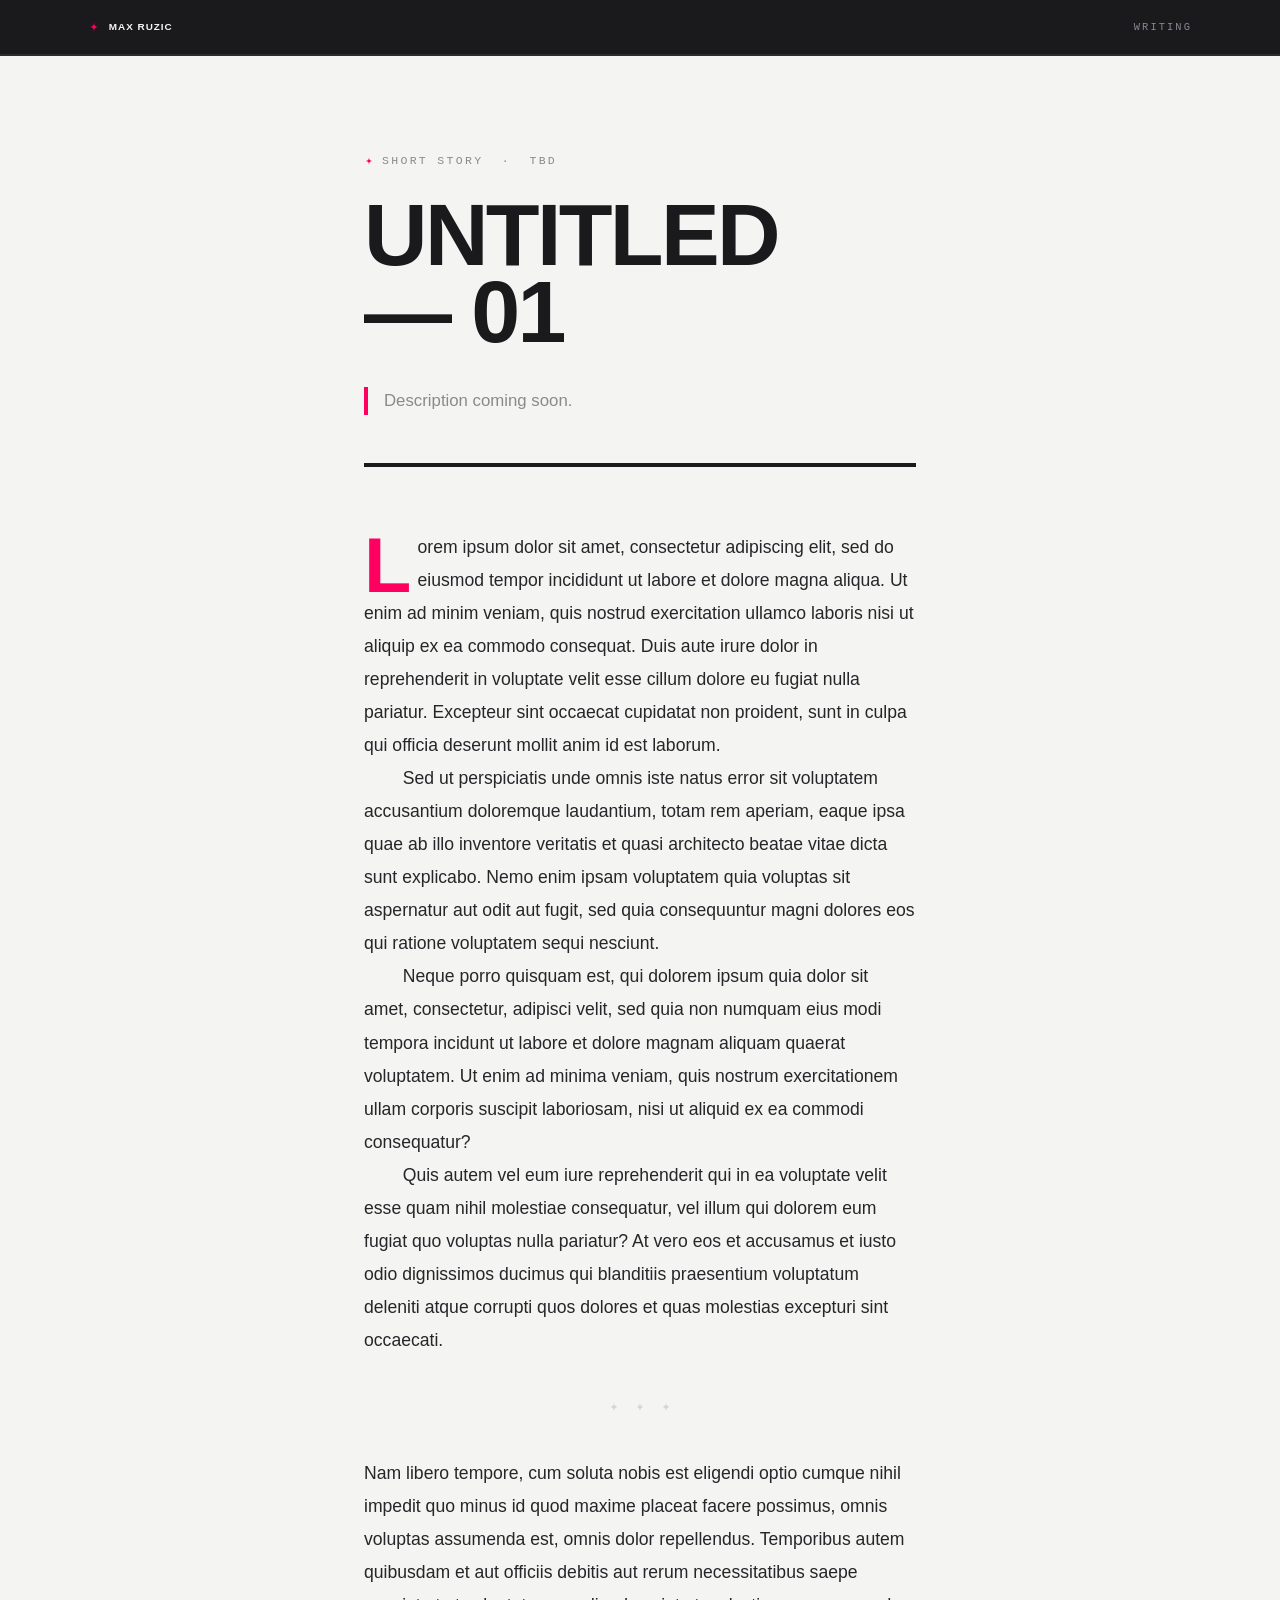
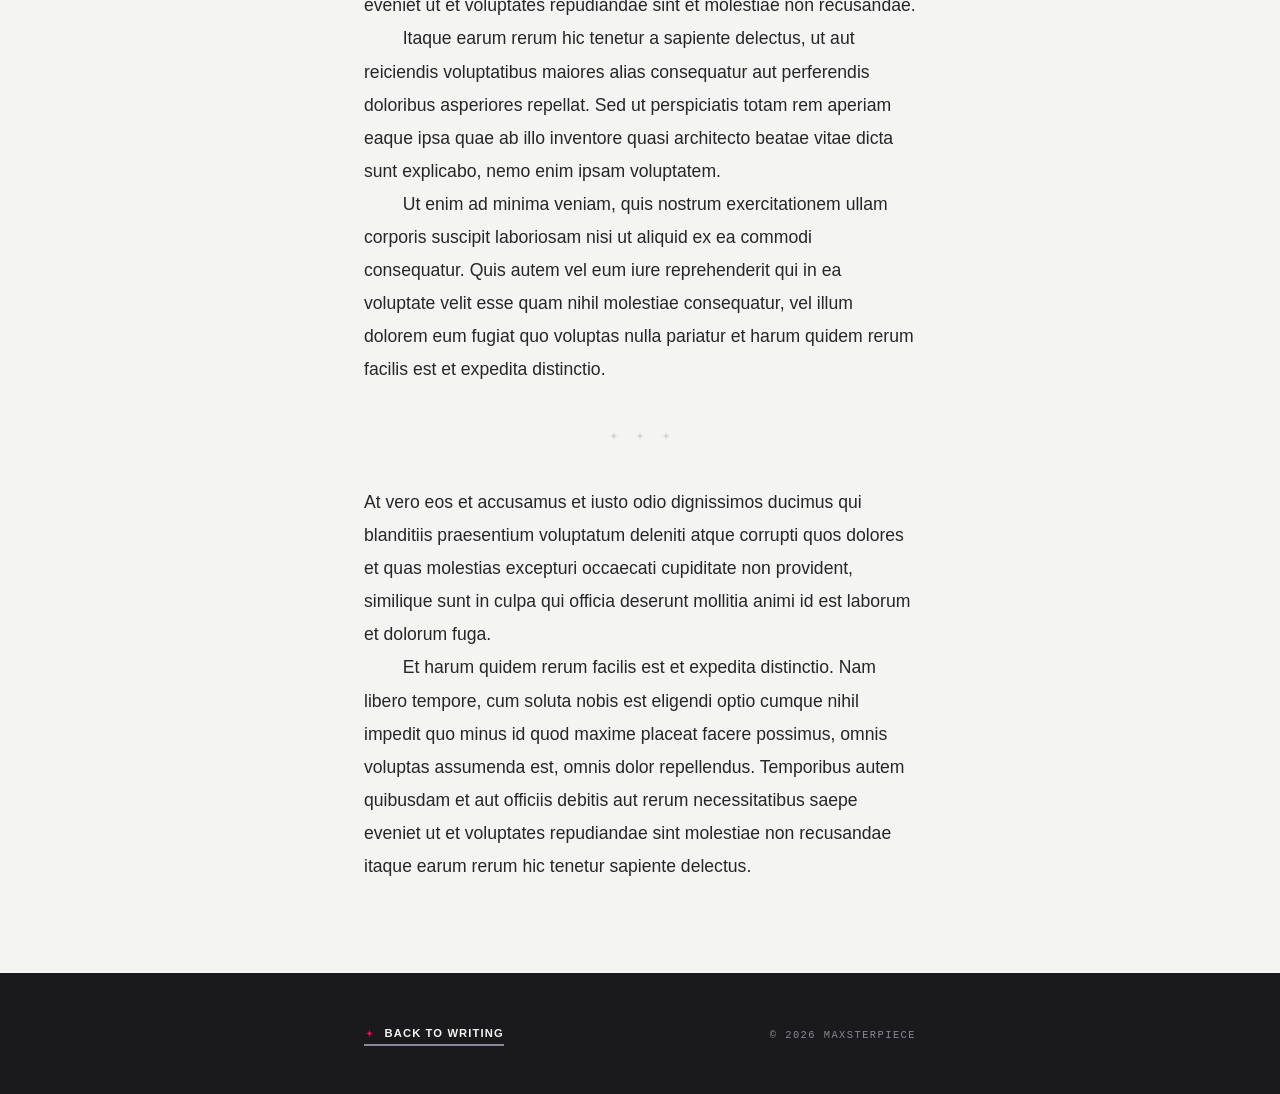
==== story-01.html @ aac5b577 "Add files via upload" ====
<!DOCTYPE html>
<html lang="en">
<head>
  <meta charset="UTF-8" />
  <meta name="viewport" content="width=device-width, initial-scale=1.0" />
  <title>Untitled — 01 · Max Ruzic</title>
  <meta name="description" content="Short fiction by Max Ruzic." />

  <!-- Favicon: same 4-pointed star as main site -->
  <link rel="icon" type="image/svg+xml" href="data:image/svg+xml,<svg xmlns='http://www.w3.org/2000/svg' viewBox='-1.1 -1.1 2.2 2.2'><path d='M0,-1 C0,-0.22 -0.22,0 -1,0 C-0.22,0 0,0.22 0,1 C0,0.22 0.22,0 1,0 C0.22,0 0,-0.22 0,-1 Z' fill='%231a1a1c'/></svg>" />

  <link rel="stylesheet" href="style.css" />
  <link rel="stylesheet" href="story.css" />
</head>
<body>

  <!-- ── Reading progress bar (fills left→right as you scroll) ── -->
  <div id="reading-progress"
       role="progressbar"
       aria-valuemin="0"
       aria-valuemax="100"
       aria-valuenow="0"
       aria-label="Reading progress"></div>

  <!-- ── Navigation ────────────────────────────────────────────── -->
  <nav class="story-nav" role="navigation" aria-label="Story navigation">
    <div class="story-nav-inner">

      <a class="story-nav-back" href="index.html">
        <!-- 4-pointed star -->
        <svg xmlns="http://www.w3.org/2000/svg" viewBox="-1.1 -1.1 2.2 2.2"
             width="12" height="12" aria-hidden="true">
          <path d="M0,-1 C0,-0.22 -0.22,0 -1,0 C-0.22,0 0,0.22 0,1
                   C0,0.22 0.22,0 1,0 C0.22,0 0,-0.22 0,-1 Z" fill="#ff0060"/>
        </svg>
        Max Ruzic
      </a>

      <span class="story-nav-section">Writing</span>

    </div>
  </nav>

  <!-- ── Main content ──────────────────────────────────────────── -->
  <main class="story-main">
    <div class="story-container">

      <!-- Header -->
      <header class="story-header">

        <p class="story-eyebrow">
          <svg xmlns="http://www.w3.org/2000/svg" viewBox="-1.1 -1.1 2.2 2.2"
               width="10" height="10" aria-hidden="true">
            <path d="M0,-1 C0,-0.22 -0.22,0 -1,0 C-0.22,0 0,0.22 0,1
                     C0,0.22 0.22,0 1,0 C0.22,0 0,-0.22 0,-1 Z" fill="#ff0060"/>
          </svg>
          Short Story &nbsp;·&nbsp; TBD
        </p>

        <h1 class="story-title">Untitled<br>— 01</h1>

        <p class="story-lede">
          Description coming soon.
        </p>

      </header>

      <!-- Body -->
      <article class="story-body" aria-label="Story text">

        <p>Lorem ipsum dolor sit amet, consectetur adipiscing elit, sed do eiusmod tempor incididunt ut labore et dolore magna aliqua. Ut enim ad minim veniam, quis nostrud exercitation ullamco laboris nisi ut aliquip ex ea commodo consequat. Duis aute irure dolor in reprehenderit in voluptate velit esse cillum dolore eu fugiat nulla pariatur. Excepteur sint occaecat cupidatat non proident, sunt in culpa qui officia deserunt mollit anim id est laborum.</p>

        <p>Sed ut perspiciatis unde omnis iste natus error sit voluptatem accusantium doloremque laudantium, totam rem aperiam, eaque ipsa quae ab illo inventore veritatis et quasi architecto beatae vitae dicta sunt explicabo. Nemo enim ipsam voluptatem quia voluptas sit aspernatur aut odit aut fugit, sed quia consequuntur magni dolores eos qui ratione voluptatem sequi nesciunt.</p>

        <p>Neque porro quisquam est, qui dolorem ipsum quia dolor sit amet, consectetur, adipisci velit, sed quia non numquam eius modi tempora incidunt ut labore et dolore magnam aliquam quaerat voluptatem. Ut enim ad minima veniam, quis nostrum exercitationem ullam corporis suscipit laboriosam, nisi ut aliquid ex ea commodi consequatur?</p>

        <p>Quis autem vel eum iure reprehenderit qui in ea voluptate velit esse quam nihil molestiae consequatur, vel illum qui dolorem eum fugiat quo voluptas nulla pariatur? At vero eos et accusamus et iusto odio dignissimos ducimus qui blanditiis praesentium voluptatum deleniti atque corrupti quos dolores et quas molestias excepturi sint occaecati.</p>

        <!-- Scene break -->
        <div class="story-break" aria-hidden="true">
          <svg xmlns="http://www.w3.org/2000/svg" viewBox="-1.1 -1.1 2.2 2.2" width="12" height="12">
            <path d="M0,-1 C0,-0.22 -0.22,0 -1,0 C-0.22,0 0,0.22 0,1 C0,0.22 0.22,0 1,0 C0.22,0 0,-0.22 0,-1 Z" fill="currentColor"/>
          </svg>
          <svg xmlns="http://www.w3.org/2000/svg" viewBox="-1.1 -1.1 2.2 2.2" width="12" height="12">
            <path d="M0,-1 C0,-0.22 -0.22,0 -1,0 C-0.22,0 0,0.22 0,1 C0,0.22 0.22,0 1,0 C0.22,0 0,-0.22 0,-1 Z" fill="currentColor"/>
          </svg>
          <svg xmlns="http://www.w3.org/2000/svg" viewBox="-1.1 -1.1 2.2 2.2" width="12" height="12">
            <path d="M0,-1 C0,-0.22 -0.22,0 -1,0 C-0.22,0 0,0.22 0,1 C0,0.22 0.22,0 1,0 C0.22,0 0,-0.22 0,-1 Z" fill="currentColor"/>
          </svg>
        </div>

        <p>Nam libero tempore, cum soluta nobis est eligendi optio cumque nihil impedit quo minus id quod maxime placeat facere possimus, omnis voluptas assumenda est, omnis dolor repellendus. Temporibus autem quibusdam et aut officiis debitis aut rerum necessitatibus saepe eveniet ut et voluptates repudiandae sint et molestiae non recusandae.</p>

        <p>Itaque earum rerum hic tenetur a sapiente delectus, ut aut reiciendis voluptatibus maiores alias consequatur aut perferendis doloribus asperiores repellat. Sed ut perspiciatis totam rem aperiam eaque ipsa quae ab illo inventore quasi architecto beatae vitae dicta sunt explicabo, nemo enim ipsam voluptatem.</p>

        <p>Ut enim ad minima veniam, quis nostrum exercitationem ullam corporis suscipit laboriosam nisi ut aliquid ex ea commodi consequatur. Quis autem vel eum iure reprehenderit qui in ea voluptate velit esse quam nihil molestiae consequatur, vel illum dolorem eum fugiat quo voluptas nulla pariatur et harum quidem rerum facilis est et expedita distinctio.</p>

        <!-- Scene break -->
        <div class="story-break" aria-hidden="true">
          <svg xmlns="http://www.w3.org/2000/svg" viewBox="-1.1 -1.1 2.2 2.2" width="12" height="12">
            <path d="M0,-1 C0,-0.22 -0.22,0 -1,0 C-0.22,0 0,0.22 0,1 C0,0.22 0.22,0 1,0 C0.22,0 0,-0.22 0,-1 Z" fill="currentColor"/>
          </svg>
          <svg xmlns="http://www.w3.org/2000/svg" viewBox="-1.1 -1.1 2.2 2.2" width="12" height="12">
            <path d="M0,-1 C0,-0.22 -0.22,0 -1,0 C-0.22,0 0,0.22 0,1 C0,0.22 0.22,0 1,0 C0.22,0 0,-0.22 0,-1 Z" fill="currentColor"/>
          </svg>
          <svg xmlns="http://www.w3.org/2000/svg" viewBox="-1.1 -1.1 2.2 2.2" width="12" height="12">
            <path d="M0,-1 C0,-0.22 -0.22,0 -1,0 C-0.22,0 0,0.22 0,1 C0,0.22 0.22,0 1,0 C0.22,0 0,-0.22 0,-1 Z" fill="currentColor"/>
          </svg>
        </div>

        <p>At vero eos et accusamus et iusto odio dignissimos ducimus qui blanditiis praesentium voluptatum deleniti atque corrupti quos dolores et quas molestias excepturi occaecati cupiditate non provident, similique sunt in culpa qui officia deserunt mollitia animi id est laborum et dolorum fuga.</p>

        <p>Et harum quidem rerum facilis est et expedita distinctio. Nam libero tempore, cum soluta nobis est eligendi optio cumque nihil impedit quo minus id quod maxime placeat facere possimus, omnis voluptas assumenda est, omnis dolor repellendus. Temporibus autem quibusdam et aut officiis debitis aut rerum necessitatibus saepe eveniet ut et voluptates repudiandae sint molestiae non recusandae itaque earum rerum hic tenetur sapiente delectus.</p>

      </article>

    </div>
  </main>

  <!-- ── Footer ────────────────────────────────────────────────── -->
  <footer class="story-footer" role="contentinfo">
    <div class="story-footer-inner">

      <a class="story-back-link" href="index.html#writing">
        <svg xmlns="http://www.w3.org/2000/svg" viewBox="-1.1 -1.1 2.2 2.2"
             width="11" height="11" aria-hidden="true">
          <path d="M0,-1 C0,-0.22 -0.22,0 -1,0 C-0.22,0 0,0.22 0,1
                   C0,0.22 0.22,0 1,0 C0.22,0 0,-0.22 0,-1 Z" fill="#ff0060"/>
        </svg>
        Back to Writing
      </a>

      <p class="story-footer-copy">© 2026 Maxsterpiece</p>

    </div>
  </footer>

  <!-- ── Reading progress script ────────────────────────────────── -->
  <script>
    (function () {
      'use strict';
      var bar = document.getElementById('reading-progress');
      function update() {
        var scrolled = document.documentElement.scrollTop || document.body.scrollTop;
        var total    = document.documentElement.scrollHeight - window.innerHeight;
        var pct      = total > 0 ? Math.min(100, (scrolled / total) * 100) : 0;
        bar.style.width = pct + '%';
        bar.setAttribute('aria-valuenow', Math.round(pct));
      }
      window.addEventListener('scroll', update, { passive: true });
      update();
    }());
  </script>

</body>
</html>
---- style.css ----
/* ═══════════════════════════════════════════════════════════════
   PORTFOLIO — STYLESHEET
   Chrome / silver / white — brutalist bones, metallic skin.
   ═══════════════════════════════════════════════════════════════ */

/* ── Reset & Custom Properties ─────────────────────────────── */
:root {
  --black:   #1a1a1c;   /* charcoal — replaces pure black      */
  --white:   #f4f4f2;   /* warm off-white                      */
  --accent:  #888898;   /* chrome silver-gray — replaces red   */
  --gray:    #e6e6e4;   /* light section background            */
  --mid:     #8a8a88;   /* muted meta text                     */
  --chrome:  #c8c8cc;   /* bright silver for decorative use    */

  --font-display: "Arial Black", "Arial Bold", Gadget, sans-serif;
  --font-body:    "Arial", Helvetica, sans-serif;
  --font-mono:    "Courier New", Courier, monospace;

  --border:       2px solid var(--black);
  --border-thick: 4px solid var(--black);

  --max-w: 1200px;
  --gap:   clamp(1rem, 4vw, 3rem);
}

*, *::before, *::after {
  box-sizing: border-box;
  margin: 0;
  padding: 0;
  cursor: none !important;
}

html {
  scroll-behavior: smooth;
  font-size: 16px;
}

body {
  background-color: var(--white);
  color: var(--black);
  font-family: var(--font-body);
  line-height: 1.6;
  -webkit-font-smoothing: antialiased;
}

img {
  display: block;
  max-width: 100%;
  height: auto;
}

a {
  color: var(--black);
  text-decoration: underline;
  text-underline-offset: 3px;
}

a:hover {
  color: var(--accent);
}

::selection {
  background: var(--black);
  color: var(--white);
}

/* ── Layout Utility ─────────────────────────────────────────── */
.container {
  max-width: var(--max-w);
  margin-inline: auto;
  padding-inline: clamp(1.25rem, 5vw, 3rem);
}

section {
  padding-block: clamp(4rem, 10vw, 8rem);
  border-top: var(--border-thick);
}

.section-label {
  font-family: var(--font-mono);
  font-size: 0.75rem;
  letter-spacing: 0.2em;
  text-transform: uppercase;
  color: var(--mid);
  margin-bottom: 0.5rem;
  display: flex;
  align-items: center;
  gap: 0.4em;
}

.section-heading {
  font-family: var(--font-display);
  font-size: clamp(2.5rem, 8vw, 6rem);
  font-weight: 900;
  line-height: 0.9;
  text-transform: uppercase;
  letter-spacing: -0.02em;
  margin-bottom: clamp(1rem, 3vw, 2rem);
}

.section-subheading {
  font-size: 1.125rem;
  max-width: 600px;
  margin-bottom: clamp(2rem, 6vw, 4rem);
  border-left: 4px solid var(--black);
  padding-left: 1rem;
}

/* ── Star Icon ──────────────────────────────────────────────── */
.star-icon {
  display: inline-block;
  vertical-align: middle;
  flex-shrink: 0;
  color: #ff0060;
  transition: transform 0.3s ease;
}

/* ── Navigation ─────────────────────────────────────────────── */
#site-nav {
  position: sticky;
  top: 0;
  z-index: 100;
  background: var(--black);
  color: var(--white);
  border-bottom: var(--border-thick);
  border-bottom-color: #2e2e32;
}

.nav-inner {
  display: flex;
  align-items: center;
  justify-content: space-between;
  gap: 1rem;
  height: 56px;
}

.nav-logo {
  font-family: var(--font-display);
  font-size: 1rem;
  font-weight: 900;
  text-transform: uppercase;
  letter-spacing: 0.05em;
  color: var(--white);
  text-decoration: none;
  white-space: nowrap;
  display: flex;
  align-items: center;
  gap: 0.45em;
}

.nav-logo:hover {
  color: var(--chrome);
}

.nav-logo:hover .star-icon {
  transform: rotate(45deg);
}

.nav-links {
  display: flex;
  list-style: none;
  gap: 0;
}

.nav-links a {
  display: block;
  padding: 0 1.1rem;
  height: 56px;
  line-height: 56px;
  font-family: var(--font-display);
  font-size: 0.62rem;
  letter-spacing: 0.08em;
  text-transform: uppercase;
  color: var(--white);
  text-decoration: none;
  border-left: 1px solid #2e2e32;
  transition: background 0.15s, color 0.15s;
}

.nav-links a:hover {
  background: #1e1e22;
  color: #ff0060;
}

.nav-links a[aria-current="page"] {
  background: #2e2e38;
  color: var(--chrome);
}

/* Hamburger (mobile) */
.nav-toggle {
  display: none;
  background: none;
  border: 1px solid #444;
  color: var(--white);
  font-family: var(--font-mono);
  font-size: 0.75rem;
  letter-spacing: 0.1em;
  padding: 0.4rem 0.75rem;
  cursor: pointer;
  text-transform: uppercase;
}

/* ── Hero ───────────────────────────────────────────────────── */
#hero {
  background: linear-gradient(160deg, #1e1e22 0%, #141418 55%, #1e1e22 100%);
  color: var(--white);
  padding-top:    clamp(3.5rem, 8vw, 7rem);
  padding-bottom: clamp(2.5rem, 6vw, 5rem);
  border-top: none;
  overflow: hidden;
  position: relative;
}

.hero-headline {
  font-family: var(--font-display);
  /* 8vw keeps longest line ("CONTENT CREATOR.") within the container
     at typical viewport widths; max 6rem at wide screens            */
  font-size: clamp(2rem, 8vw, 6rem);
  font-weight: 900;
  line-height: 0.88;
  text-transform: uppercase;
  letter-spacing: -0.03em;
  white-space: pre-line;
  color: var(--white);
  /* Removed: span { display: inline } — that override prevented
     .spherize-char (inline-block) from receiving CSS transforms     */
}

/* ── Hero Star ──────────────────────────────────────────────── */
#hero-star {
  position: absolute;
  inset: 0;
  display: flex;
  justify-content: center;
  align-items: center;
  pointer-events: none;
  z-index: 0;
  will-change: transform;
}

/* Large blurred pink star — fills hero bg, cursor-tracked by star.js */
.hero-star-svg {
  width: min(540px, 76vw);
  height: auto;
  filter: blur(16px);
  opacity: 0.60;
  -webkit-mask-image: radial-gradient(
    ellipse 58% 58% at 50% 50%,
    black 18%, rgba(0,0,0,0.55) 48%, transparent 72%
  );
  mask-image: radial-gradient(
    ellipse 58% 58% at 50% 50%,
    black 18%, rgba(0,0,0,0.55) 48%, transparent 72%
  );
  will-change: transform;
  animation: star-pulse 5s ease-in-out infinite;
}

@keyframes star-pulse {
  0%, 100% { opacity: 0.50; }
  50%       { opacity: 0.66; }
}

/* Hero containers stack above the star */
#hero .container {
  position: relative;
  z-index: 1;
}

/* ── Hero subheadline ───────────────────────────────────────── */
.hero-sub {
  font-size: clamp(1rem, 2.5vw, 1.5rem);
  font-family: var(--font-mono);
  letter-spacing: 0.05em;
  color: var(--chrome);
  border-left: 4px solid var(--accent);
  padding-left: 1rem;
  max-width: none;
  white-space: nowrap;
  margin-top: clamp(1.5rem, 3vw, 2.5rem);
}

/* ── Bio ────────────────────────────────────────────────────── */
#bio {
  background: var(--white);
  position: relative;
  overflow: hidden;
}

.bio-grid {
  display: grid;
  grid-template-columns: 1fr;
  gap: var(--gap);
}

.bio-grid.has-photo {
  grid-template-columns: 300px 1fr;
}

.bio-photo-wrap {
  border: var(--border-thick);
  overflow: hidden;
  align-self: start;
}

.bio-photo-wrap img {
  width: 100%;
  height: 380px;
  object-fit: cover;
  display: block;
  filter: grayscale(100%) contrast(1.1);
}

.bio-text p {
  font-size: 1.0625rem;
  line-height: 1.75;
  margin-bottom: 1.25rem;
  max-width: 680px;
}

.bio-text p:last-of-type { margin-bottom: 0; }

.btn {
  display: inline-block;
  margin-top: 2rem;
  padding: 0.75rem 2rem;
  background: var(--black);
  color: var(--white);
  font-family: var(--font-mono);
  font-size: 0.8rem;
  letter-spacing: 0.12em;
  text-transform: uppercase;
  text-decoration: none;
  border: var(--border);
  transition: background 0.1s, color 0.1s, border-color 0.1s;
}

.btn:hover {
  background: var(--accent);
  color: var(--white);
  border-color: var(--accent);
}

/* ── Writing ────────────────────────────────────────────────── */
#writing {
  background: #d4d4d2;
}

.writing-list {
  display: grid;
  gap: 0;
  border: var(--border-thick);
}

.writing-item {
  padding: clamp(1.25rem, 4vw, 2.5rem);
  border-bottom: var(--border);
  display: grid;
  grid-template-columns: 1fr auto;
  gap: 1rem;
  align-items: start;
  background: var(--white);
  transition: background 0.1s, color 0.1s;
}

.writing-item:last-child { border-bottom: none; }

.writing-item:hover {
  background: var(--black);
  color: var(--white);
}

.writing-item:hover .writing-meta,
.writing-item:hover .writing-venue,
.writing-item:hover a {
  color: var(--chrome);
}

.writing-item:hover a:hover { color: var(--white); }

.writing-title {
  font-family: var(--font-display);
  font-size: clamp(1.1rem, 3vw, 1.6rem);
  font-weight: 900;
  text-transform: uppercase;
  letter-spacing: -0.01em;
  margin-bottom: 0.25rem;
}

.writing-meta {
  font-family: var(--font-mono);
  font-size: 0.72rem;
  letter-spacing: 0.12em;
  text-transform: uppercase;
  color: var(--mid);
  margin-bottom: 0.75rem;
}

.writing-venue {
  font-style: italic;
  font-size: 0.85rem;
  color: var(--mid);
  margin-bottom: 0.75rem;
  display: block;
}

.writing-excerpt {
  font-size: 0.9375rem;
  line-height: 1.65;
  max-width: 640px;
}

.writing-link-col {
  padding-top: 0.25rem;
  white-space: nowrap;
}

.writing-link {
  font-family: var(--font-mono);
  font-size: 0.75rem;
  letter-spacing: 0.08em;
  text-transform: uppercase;
  text-decoration: none;
  border-bottom: 2px solid currentColor;
  padding-bottom: 1px;
}

.writing-link:hover { color: var(--accent); }

/* When the whole card is an <a>, remove default link decoration */
a.writing-item {
  text-decoration: none;
  color: inherit;
}

/* ── Games ──────────────────────────────────────────────────── */
#games {
  background: var(--white);
}

.games-grid {
  display: grid;
  grid-template-columns: repeat(auto-fill, minmax(min(100%, 340px), 1fr));
  gap: 0;
  border: var(--border-thick);
}

.game-card {
  border-right: var(--border);
  border-bottom: var(--border);
  display: flex;
  flex-direction: column;
}

.game-card:nth-child(3n) { border-right: none; }
.game-card:last-child    { border-bottom: none; }

.game-image {
  width: 100%;
  height: 220px;
  object-fit: cover;
  display: block;
  filter: grayscale(100%) contrast(1.05);
  border-bottom: var(--border);
}

.game-image-placeholder {
  width: 100%;
  height: 220px;
  background: var(--gray);
  display: flex;
  align-items: center;
  justify-content: center;
  border-bottom: var(--border);
  font-family: var(--font-mono);
  font-size: 0.7rem;
  letter-spacing: 0.15em;
  color: var(--mid);
  text-transform: uppercase;
}

.game-body {
  padding: clamp(1.25rem, 3vw, 2rem);
  flex: 1;
  display: flex;
  flex-direction: column;
  gap: 0.75rem;
}

.game-title {
  font-family: var(--font-display);
  font-size: clamp(1.25rem, 3.5vw, 1.75rem);
  font-weight: 900;
  text-transform: uppercase;
  letter-spacing: -0.01em;
  line-height: 1;
}

.game-role-row {
  font-family: var(--font-mono);
  font-size: 0.72rem;
  letter-spacing: 0.1em;
  text-transform: uppercase;
  display: flex;
  flex-wrap: wrap;
  gap: 0.25rem 1rem;
}

.game-role     { color: var(--black); font-weight: 700; }
.game-year     { color: var(--mid); }
.game-platform { color: var(--mid); }

.game-desc {
  font-size: 0.9rem;
  line-height: 1.65;
  flex: 1;
}

.game-tags {
  display: flex;
  flex-wrap: wrap;
  gap: 0.4rem;
  margin-top: auto;
}

.tag {
  font-family: var(--font-mono);
  font-size: 0.65rem;
  letter-spacing: 0.1em;
  text-transform: uppercase;
  border: var(--border);
  padding: 0.2rem 0.5rem;
  white-space: nowrap;
}

.game-link {
  display: inline-block;
  margin-top: 1.25rem;
  font-family: var(--font-mono);
  font-size: 0.75rem;
  letter-spacing: 0.1em;
  text-transform: uppercase;
  text-decoration: none;
  border-bottom: 2px solid var(--black);
  padding-bottom: 1px;
  align-self: flex-start;
}

.game-link:hover {
  color: var(--accent);
  border-color: var(--accent);
}

/* ── Content (YouTube) ──────────────────────────────────────── */
#content {
  background: #d4d4d2;
}

.videos-grid {
  display: grid;
  grid-template-columns: repeat(auto-fill, minmax(min(100%, 380px), 1fr));
  gap: clamp(1rem, 3vw, 1.75rem);
}

.video-embed {
  aspect-ratio: 16 / 9;
  background: var(--black);
  border: var(--border-thick);
  overflow: hidden;
}

.video-embed iframe {
  width: 100%;
  height: 100%;
  border: none;
  display: block;
}

.content-channel-cta {
  display: flex;
  flex-direction: column;
  align-items: flex-start;
  gap: 1.25rem;
  margin-top: clamp(2rem, 4vw, 3rem);
}

.content-channel-link {
  display: inline-flex;
  align-items: center;
  gap: 0.85rem;
  padding: clamp(1.25rem, 3vw, 2rem) clamp(1.5rem, 4vw, 3rem);
  border: var(--border-thick);
  font-family: var(--font-display);
  font-size: clamp(1rem, 3vw, 1.5rem);
  font-weight: 900;
  text-transform: uppercase;
  letter-spacing: -0.01em;
  color: var(--black);
  text-decoration: none;
  background: var(--white);
  transition: background 0.12s, color 0.12s;
}

.content-channel-link:hover {
  background: var(--black);
  color: var(--white);
}

.content-channel-link:hover .star-icon { transform: rotate(45deg); }

.content-note {
  font-family: var(--font-mono);
  font-size: 0.78rem;
  letter-spacing: 0.08em;
  color: var(--mid);
}

/* ── Contact ────────────────────────────────────────────────── */
#contact {
  background: var(--black);
  color: var(--white);
  position: relative;
  overflow: hidden;
}

#contact .section-heading { color: var(--white); }

#contact .section-subheading {
  color: var(--chrome);
  border-color: var(--accent);
}

#contact .section-label { color: var(--mid); }

.contact-grid {
  display: grid;
  grid-template-columns: 1fr 1fr;
  gap: var(--gap);
  align-items: start;
}

.contact-info-block {
  display: flex;
  flex-direction: column;
  gap: 2rem;
}

.contact-email-link {
  font-family: var(--font-display);
  font-size: clamp(1rem, 2.5vw, 1.75rem);
  font-weight: 900;
  text-transform: uppercase;
  color: var(--white);
  text-decoration: none;
  letter-spacing: -0.02em;
  border-bottom: 4px solid var(--accent);
  padding-bottom: 0.25rem;
  display: inline-block;
}

.contact-email-link:hover { color: var(--chrome); }

.contact-links-heading {
  font-family: var(--font-mono);
  font-size: 0.7rem;
  letter-spacing: 0.2em;
  text-transform: uppercase;
  color: var(--mid);
  margin-bottom: 0.75rem;
}

.contact-links-list {
  list-style: none;
  display: flex;
  flex-direction: column;
  gap: 0;
  border: 1px solid #2e2e32;
}

.contact-links-list li a {
  display: block;
  padding: 0.75rem 1.25rem;
  font-family: var(--font-mono);
  font-size: 0.8rem;
  letter-spacing: 0.08em;
  text-transform: uppercase;
  color: var(--white);
  text-decoration: none;
  border-bottom: 1px solid #2e2e32;
  transition: background 0.1s, color 0.1s;
}

.contact-links-list li:last-child a { border-bottom: none; }
.contact-links-list li a:hover {
  background: var(--accent);
  color: var(--white);
}

/* ── Contact Form ───────────────────────────────────────────── */
.contact-form {
  display: flex;
  flex-direction: column;
  gap: 1.25rem;
}

.form-group {
  display: flex;
  flex-direction: column;
  gap: 0.4rem;
}

.form-label {
  font-family: var(--font-mono);
  font-size: 0.7rem;
  letter-spacing: 0.15em;
  text-transform: uppercase;
  color: var(--mid);
}

.form-input,
.form-textarea {
  background: transparent;
  border: 1px solid #2e2e32;
  border-top: 3px solid var(--chrome);
  color: var(--white);
  font-family: var(--font-body);
  font-size: 1rem;
  padding: 0.75rem 1rem;
  outline: none;
  transition: border-color 0.15s;
  resize: none;
  appearance: none;
  -webkit-appearance: none;
}

.form-input:focus,
.form-textarea:focus {
  border-color: var(--accent);
  border-top-color: var(--accent);
}

.form-textarea { min-height: 140px; }

.form-input::placeholder,
.form-textarea::placeholder { color: #444; }

.btn-invert {
  background: var(--white);
  color: var(--black);
  border-color: var(--white);
  margin-top: 0;
  cursor: pointer;
  font-size: 0.8rem;
}

.btn-invert:hover {
  background: var(--accent);
  color: var(--white);
  border-color: var(--accent);
}

.form-status {
  font-family: var(--font-mono);
  font-size: 0.8rem;
  letter-spacing: 0.05em;
  min-height: 1.4em;
}

.form-status.success { color: #8adba8; }
.form-status.error   { color: var(--chrome); }

/* ── Custom cursor ──────────────────────────────────────────── */
#cursor-dot {
  position: fixed;
  top: 0; left: 0;
  width: 9px;
  height: 9px;
  background: #ff0060;
  border-radius: 50%;
  pointer-events: none;
  z-index: 9999;
  transform: translate(-50%, -50%);
  will-change: transform;
}

#cursor-ring {
  position: fixed;
  top: 0; left: 0;
  width: 28px;
  height: 28px;
  border: 1.5px solid rgba(255, 0, 96, 0.55);
  border-radius: 50%;
  pointer-events: none;
  z-index: 9998;
  transform: translate(-50%, -50%);
  will-change: transform;
  transition: width 0.2s ease, height 0.2s ease, opacity 0.2s;
}

/* ── Decorative Stars ───────────────────────────────────────── */
/* Large blurred pink stars used as section bg accents.
   Parent section must have position:relative + overflow:hidden. */
.deco-star {
  position: absolute;
  pointer-events: none;
  z-index: 0;
}

/* Bio: faint, top-right, partially clipped off-screen */
.deco-star--bio {
  width: clamp(200px, 30vw, 340px);
  top: -10%;
  right: -5%;
  opacity: 0.07;
  filter: blur(22px);
  transform: rotate(12deg);
}

/* Contact: slightly more visible on the dark background, bottom-right */
.deco-star--contact {
  width: clamp(260px, 36vw, 420px);
  bottom: 4%;
  right: -1%;
  opacity: 0.28;
  filter: blur(10px);
  transform: rotate(-10deg);
}

/* Bio and contact content containers sit above deco stars */
#bio > .container,
#contact > .container {
  position: relative;
  z-index: 1;
}

/* ── Footer ─────────────────────────────────────────────────── */
#site-footer {
  background: var(--black);
  border-top: 4px solid #2e2e32;
  padding-block: 2rem;
}

.footer-inner {
  display: flex;
  align-items: center;
  justify-content: space-between;
  gap: 1rem;
  flex-wrap: wrap;
}

.footer-copy {
  font-family: var(--font-mono);
  font-size: 0.72rem;
  letter-spacing: 0.08em;
  color: var(--mid);
  display: flex;
  align-items: center;
  gap: 0.5em;
}

.footer-back-top {
  font-family: var(--font-mono);
  font-size: 0.72rem;
  letter-spacing: 0.1em;
  text-transform: uppercase;
  color: var(--mid);
  text-decoration: none;
}

.footer-back-top:hover { color: var(--chrome); }

/* ── Responsive ─────────────────────────────────────────────── */
@media (max-width: 900px) {
  .bio-grid.has-photo { grid-template-columns: 1fr; }
  .bio-photo-wrap img { height: 260px; }
  .contact-grid       { grid-template-columns: 1fr; }
  .game-card:nth-child(3n) { border-right: var(--border); }
}

@media (max-width: 640px) {
  .nav-links {
    display: none;
    flex-direction: column;
    position: absolute;
    top: 56px;
    left: 0;
    right: 0;
    background: var(--black);
    border-top: var(--border-thick);
    border-top-color: #2e2e32;
    z-index: 99;
  }

  .nav-links.open { display: flex; }

  .nav-links a {
    height: auto;
    line-height: 1;
    padding: 1rem 1.5rem;
    border-left: none;
    border-bottom: 1px solid #2e2e32;
  }

  .nav-toggle { display: block; }

  #site-nav { position: relative; }

  .writing-item { grid-template-columns: 1fr; }

  .games-grid { grid-template-columns: 1fr; }

  .game-card:nth-child(n) { border-right: none; }
  .game-card:last-child   { border-bottom: none; }

  .hero-star-svg { width: min(360px, 82vw); }
  .hero-sub { white-space: normal; }
}

/* ── Spherize text characters ───────────────────────────────── */
/* Individual character spans created by initSpherize() in main.js */
.spherize-char {
  display: inline-block;
  /* No CSS transition — RAF loop provides smooth updates */
  will-change: transform;
}

/* ── Scroll animation ───────────────────────────────────────── */
.reveal {
  opacity: 0;
  transform: translateY(24px);
  transition: opacity 0.5s ease, transform 0.5s ease;
}

.reveal.visible {
  opacity: 1;
  transform: translateY(0);
}

@media (prefers-reduced-motion: reduce) {
  .reveal { opacity: 1; transform: none; transition: none; }
  html    { scroll-behavior: auto; }
}
---- story.css ----
/**
 * STORY PAGE — story.css
 * Styles for individual story reading pages (story-01.html, etc.)
 * Loaded after style.css; inherits all CSS custom properties.
 */

/* ── Cursor: restore default (style.css sets none globally) ─── */
*,
*::before,
*::after { cursor: auto !important; }
a, button, [role="button"] { cursor: pointer !important; }

/* ── Reading Progress Bar ───────────────────────────────────── */
#reading-progress {
  position: fixed;
  top: 0;
  left: 0;
  height: 4px;
  width: 0%;
  background: linear-gradient(90deg, #ff0060 0%, #ae16ff 100%);
  z-index: 10001;
  pointer-events: none;
  transition: width 0.07s linear;
}

/* ── Story Nav ──────────────────────────────────────────────── */
.story-nav {
  position: fixed;
  top: 0;
  left: 0;
  right: 0;
  height: 56px;
  background: var(--black);
  border-bottom: 2px solid rgba(255, 255, 255, 0.08);
  z-index: 10000;
}

.story-nav-inner {
  height: 100%;
  max-width: var(--max-w);
  margin-inline: auto;
  padding-inline: clamp(1.25rem, 5vw, 3rem);
  display: flex;
  align-items: center;
  justify-content: space-between;
  gap: 1rem;
}

.story-nav-back {
  display: inline-flex;
  align-items: center;
  gap: 0.55rem;
  font-family: var(--font-display);
  font-size: 0.62rem;
  font-weight: 900;
  letter-spacing: 0.1em;
  text-transform: uppercase;
  color: var(--white);
  text-decoration: none;
  transition: color 0.15s;
}

.story-nav-back:hover { color: #ff0060; }

.story-nav-back svg { flex-shrink: 0; }

.story-nav-section {
  font-family: var(--font-mono);
  font-size: 0.65rem;
  letter-spacing: 0.2em;
  text-transform: uppercase;
  color: var(--accent);
}

/* ── Body Offset for Fixed Nav ──────────────────────────────── */
body {
  padding-top: 56px;
  background: var(--white);
}

/* ── Story Page Layout ──────────────────────────────────────── */
.story-main {
  background: var(--white);
  min-height: 80vh;
}

/* Narrow reading column — the padding creates the wide margins */
.story-container {
  max-width: 680px;
  margin-inline: auto;
  padding-inline: clamp(1.5rem, 7vw, 4rem);
}

/* ── Story Header ───────────────────────────────────────────── */
.story-header {
  padding-top: clamp(3.5rem, 8vw, 6rem);
  padding-bottom: clamp(2rem, 4vw, 3rem);
  border-bottom: var(--border-thick);
}

.story-eyebrow {
  font-family: var(--font-mono);
  font-size: 0.72rem;
  letter-spacing: 0.2em;
  text-transform: uppercase;
  color: var(--mid);
  display: flex;
  align-items: center;
  gap: 0.5rem;
  margin-bottom: clamp(1rem, 2vw, 1.75rem);
}

.story-eyebrow svg { flex-shrink: 0; }

.story-title {
  font-family: var(--font-display);
  font-size: clamp(2.8rem, 8vw, 5.5rem);
  font-weight: 900;
  line-height: 0.88;
  letter-spacing: -0.03em;
  text-transform: uppercase;
  color: var(--black);
  margin-bottom: clamp(1.5rem, 3vw, 2.25rem);
}

.story-lede {
  font-family: var(--font-body);
  font-size: clamp(0.95rem, 1.8vw, 1.05rem);
  line-height: 1.65;
  color: var(--mid);
  border-left: 4px solid #ff0060;
  padding-left: 1rem;
}

/* ── Story Body ─────────────────────────────────────────────── */
.story-body {
  padding-top: clamp(2.5rem, 5vw, 4rem);
  padding-bottom: clamp(3.5rem, 7vw, 6rem);
}

.story-body p {
  font-family: var(--font-body);
  font-size: clamp(1rem, 1.6vw, 1.1rem);
  line-height: 1.88;
  color: #26262a;
  margin-bottom: 0;
}

/* Book-style: subsequent paragraphs indent instead of adding space */
.story-body p + p {
  text-indent: 2.2em;
}

/* Drop cap on opening paragraph */
.story-body p:first-child::first-letter {
  font-family: var(--font-display);
  font-size: 4.4em;
  font-weight: 900;
  line-height: 0.72;
  float: left;
  margin-right: 0.08em;
  margin-top: 0.10em;
  color: #ff0060;
}

/* Scene break — three stars centred between sections */
.story-break {
  display: flex;
  align-items: center;
  justify-content: center;
  gap: 0.9rem;
  padding-block: clamp(1.75rem, 3.5vw, 2.75rem);
  color: var(--chrome);
}

.story-break svg { opacity: 0.7; }

/* ── Story Footer ───────────────────────────────────────────── */
.story-footer {
  background: var(--black);
  border-top: var(--border-thick);
  padding-block: clamp(2rem, 4vw, 3rem);
}

.story-footer-inner {
  max-width: 680px;
  margin-inline: auto;
  padding-inline: clamp(1.5rem, 7vw, 4rem);
  display: flex;
  align-items: center;
  justify-content: space-between;
  flex-wrap: wrap;
  gap: 1rem;
}

.story-back-link {
  display: inline-flex;
  align-items: center;
  gap: 0.6rem;
  font-family: var(--font-display);
  font-size: 0.7rem;
  font-weight: 900;
  letter-spacing: 0.1em;
  text-transform: uppercase;
  color: var(--white);
  text-decoration: none;
  border-bottom: 2px solid var(--accent);
  padding-bottom: 0.15em;
  transition: color 0.15s, border-color 0.15s;
}

.story-back-link:hover {
  color: #ff0060;
  border-color: #ff0060;
}

.story-footer-copy {
  font-family: var(--font-mono);
  font-size: 0.65rem;
  letter-spacing: 0.14em;
  text-transform: uppercase;
  color: var(--accent);
}
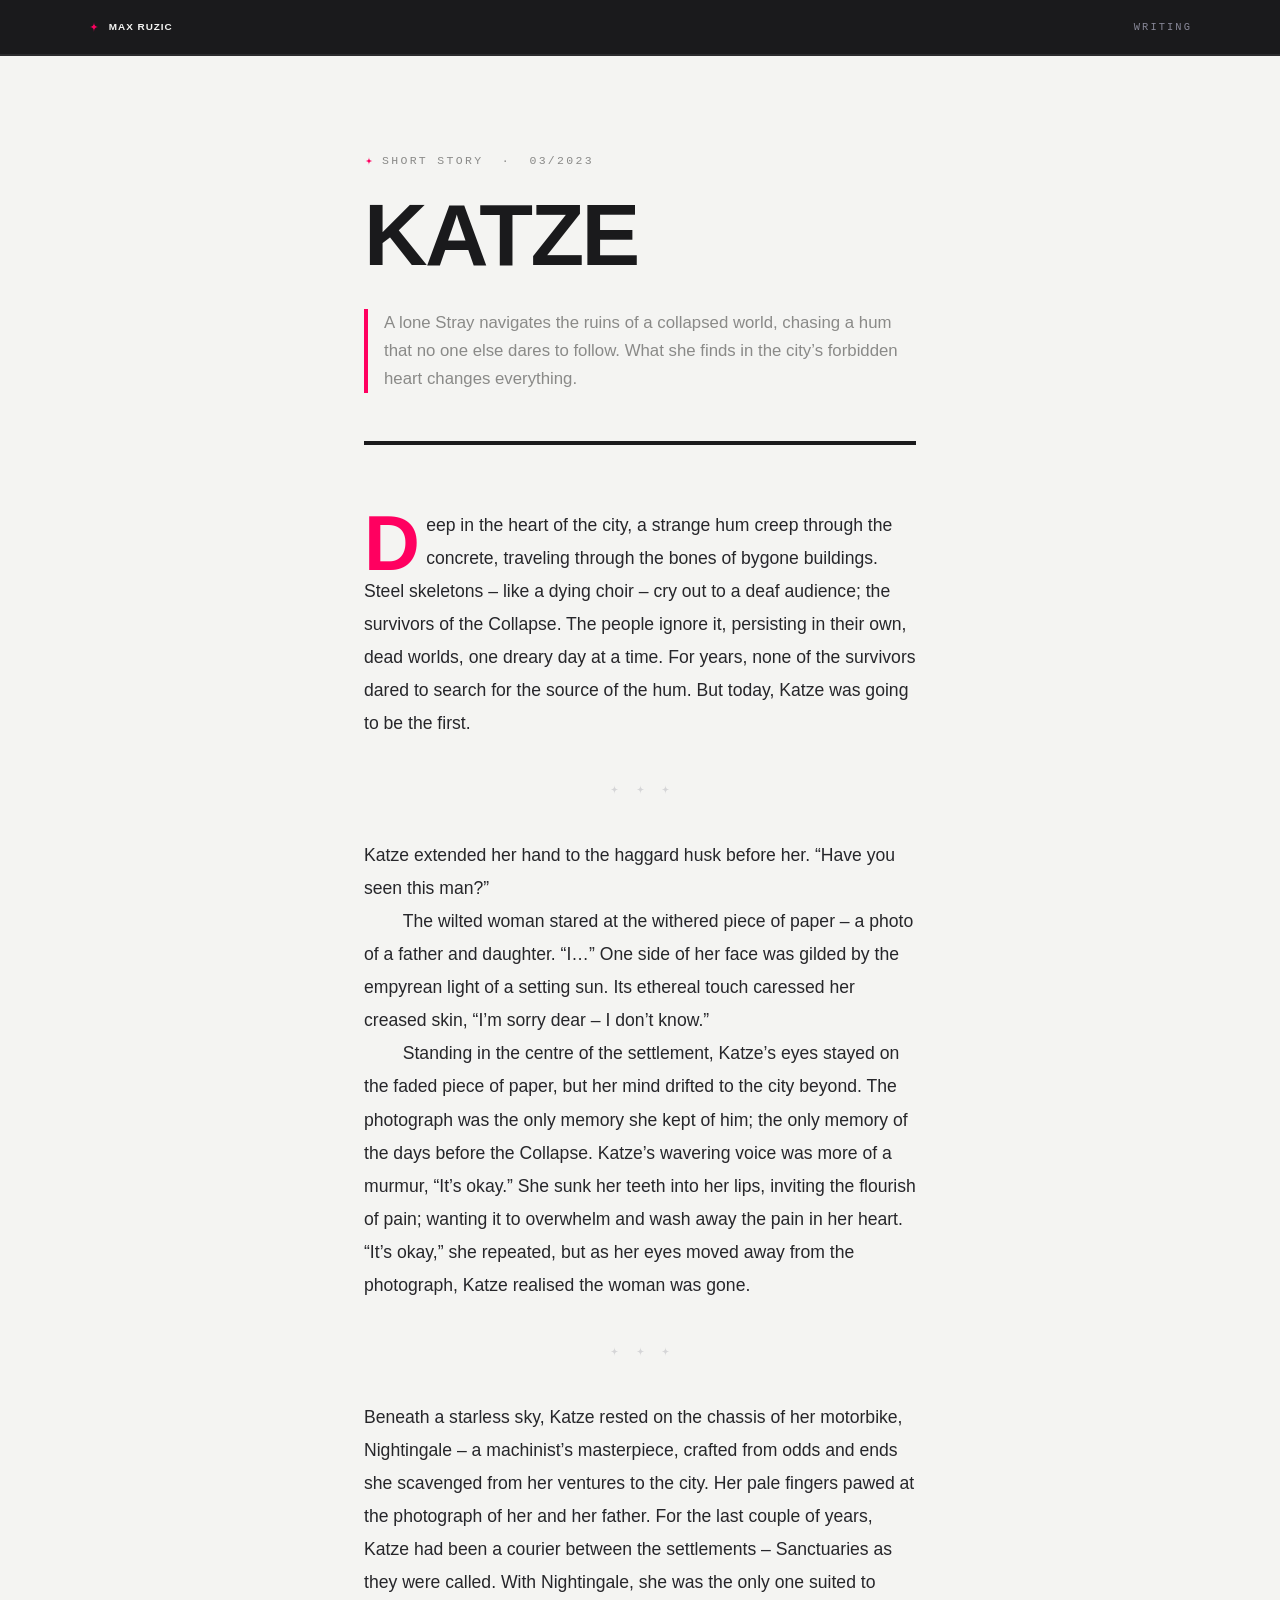
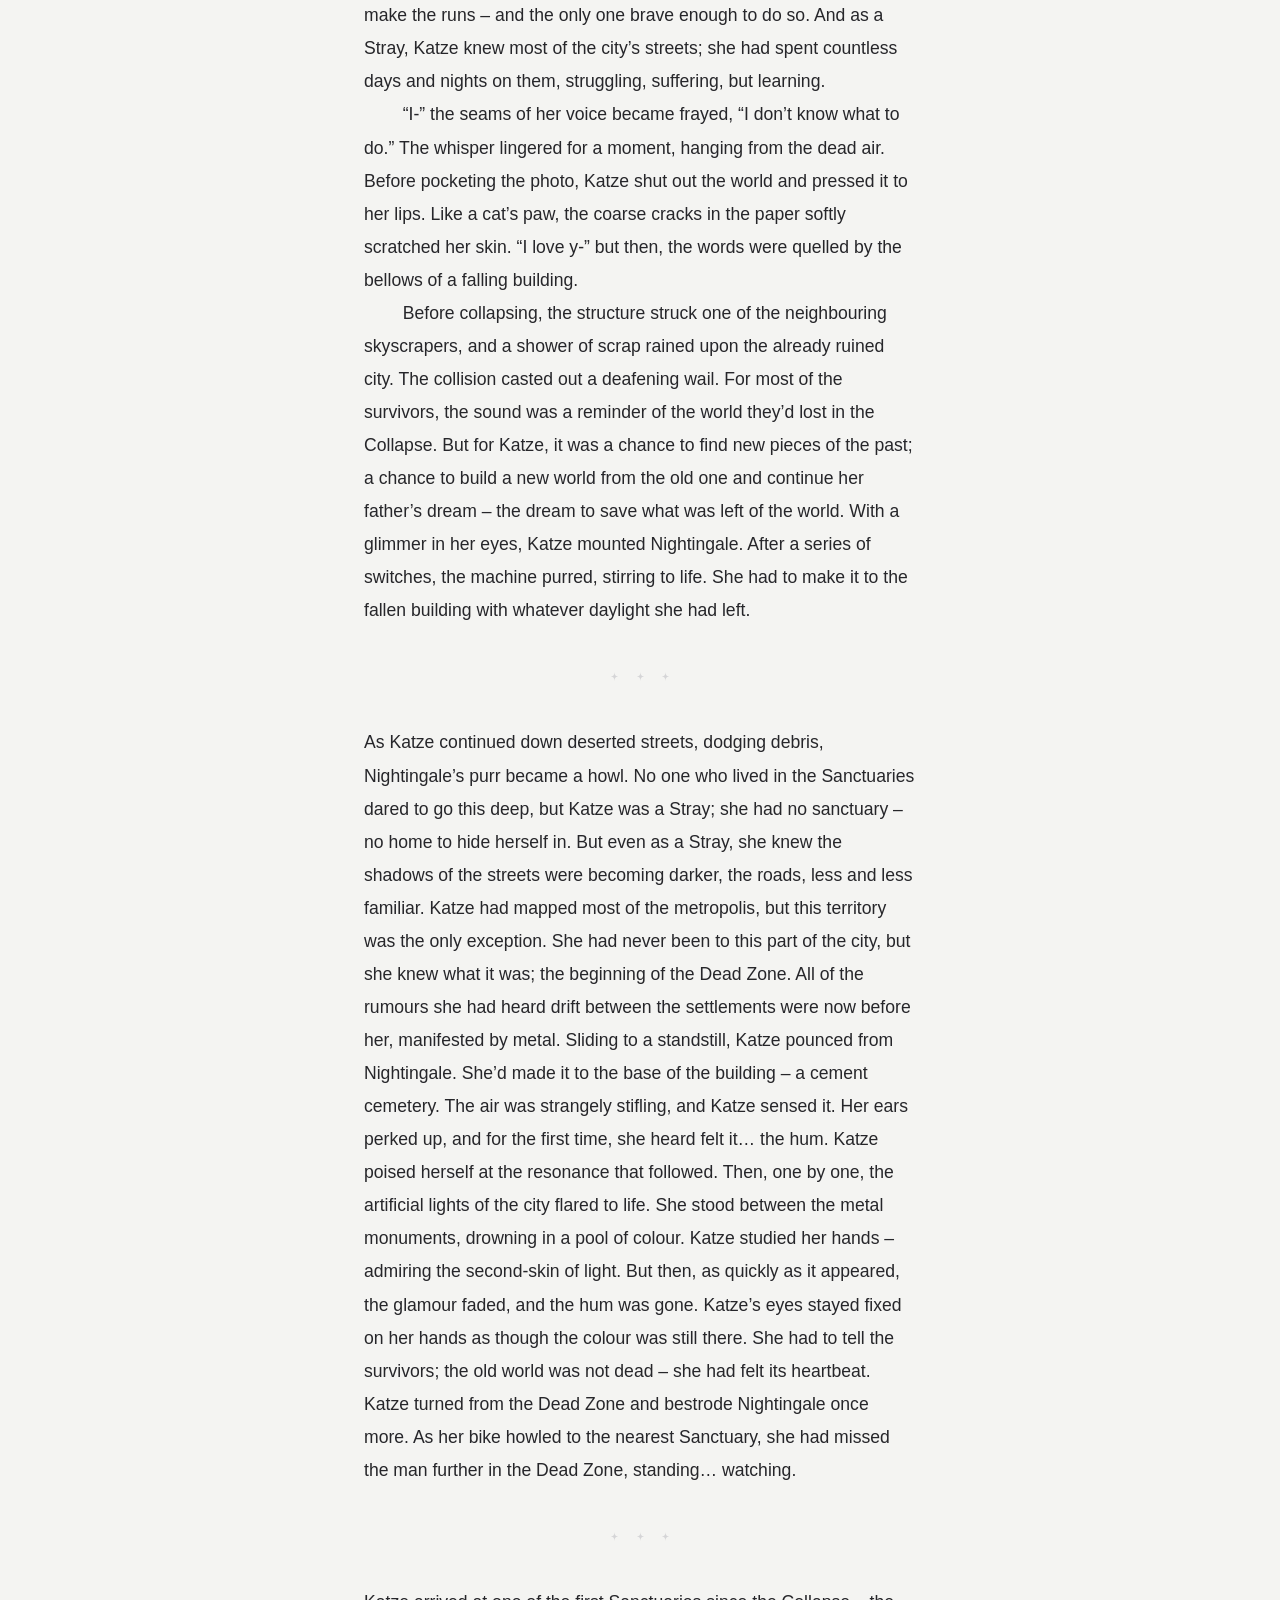
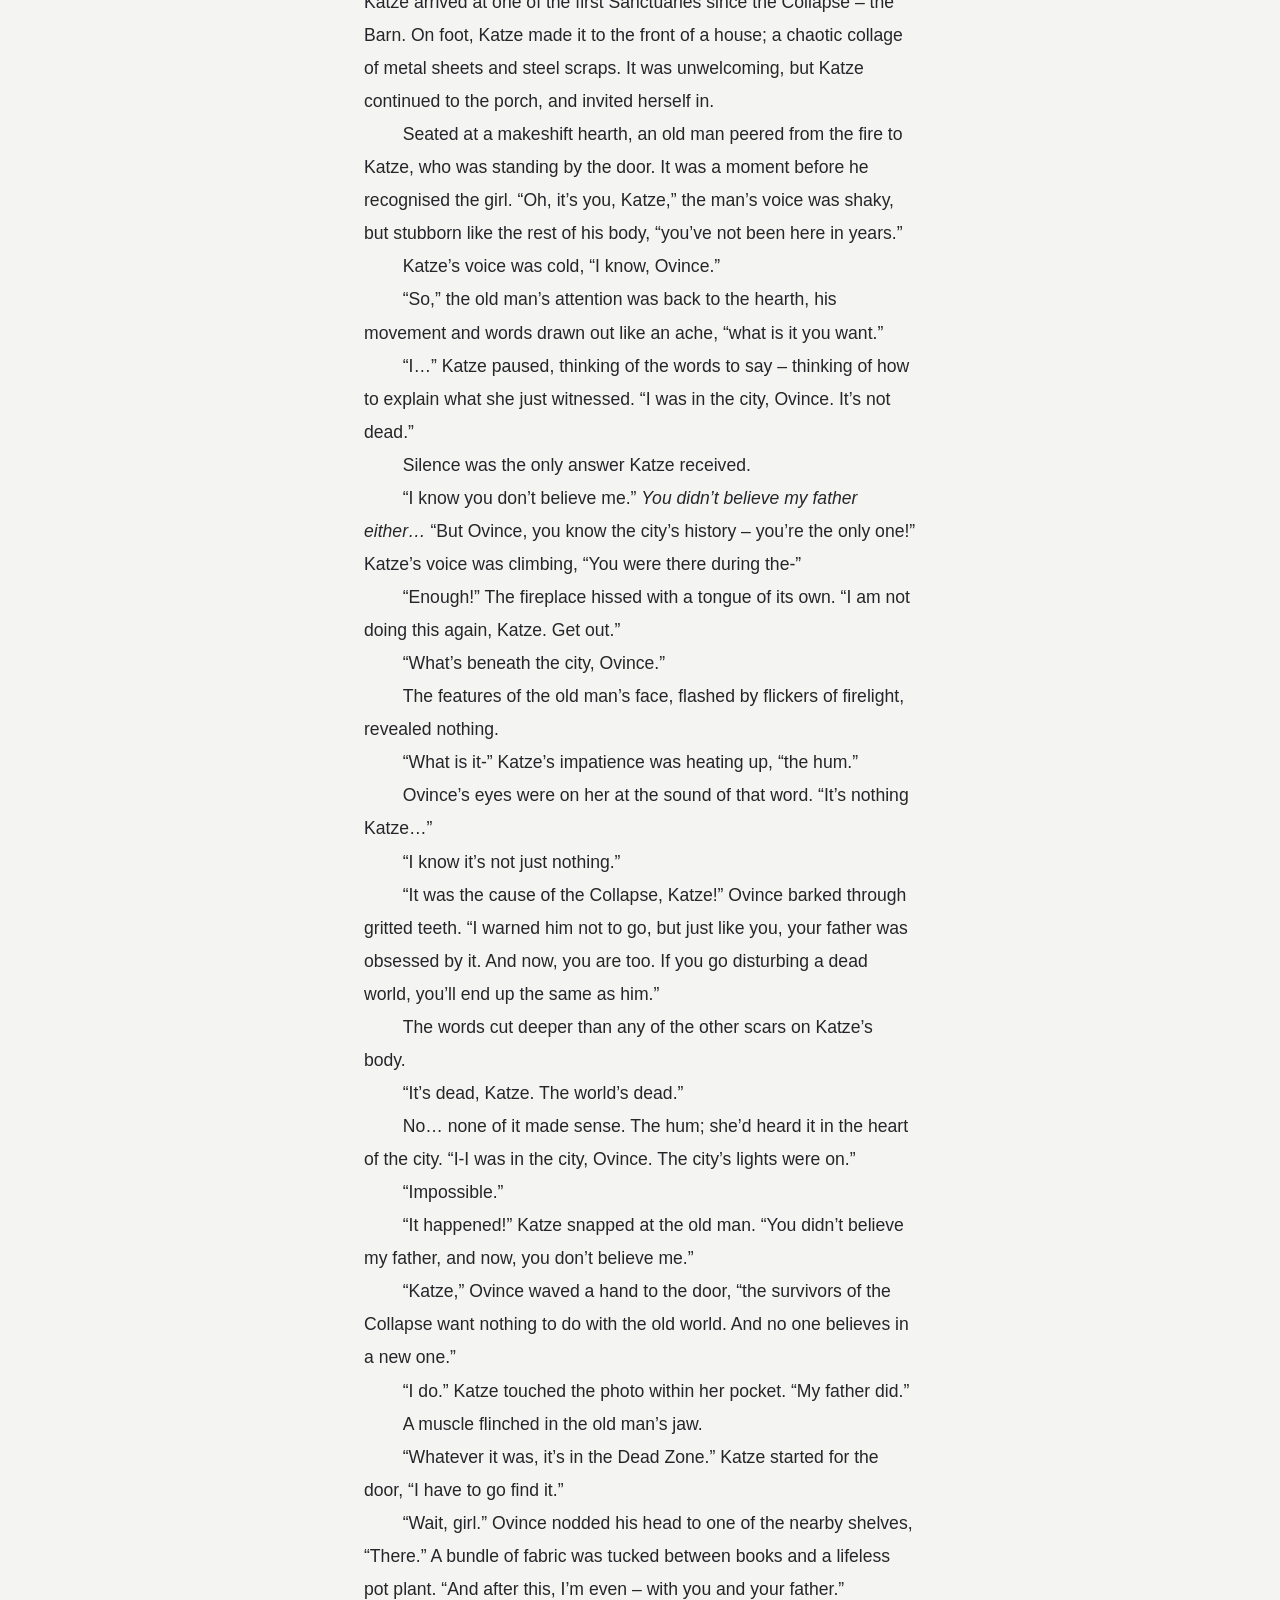
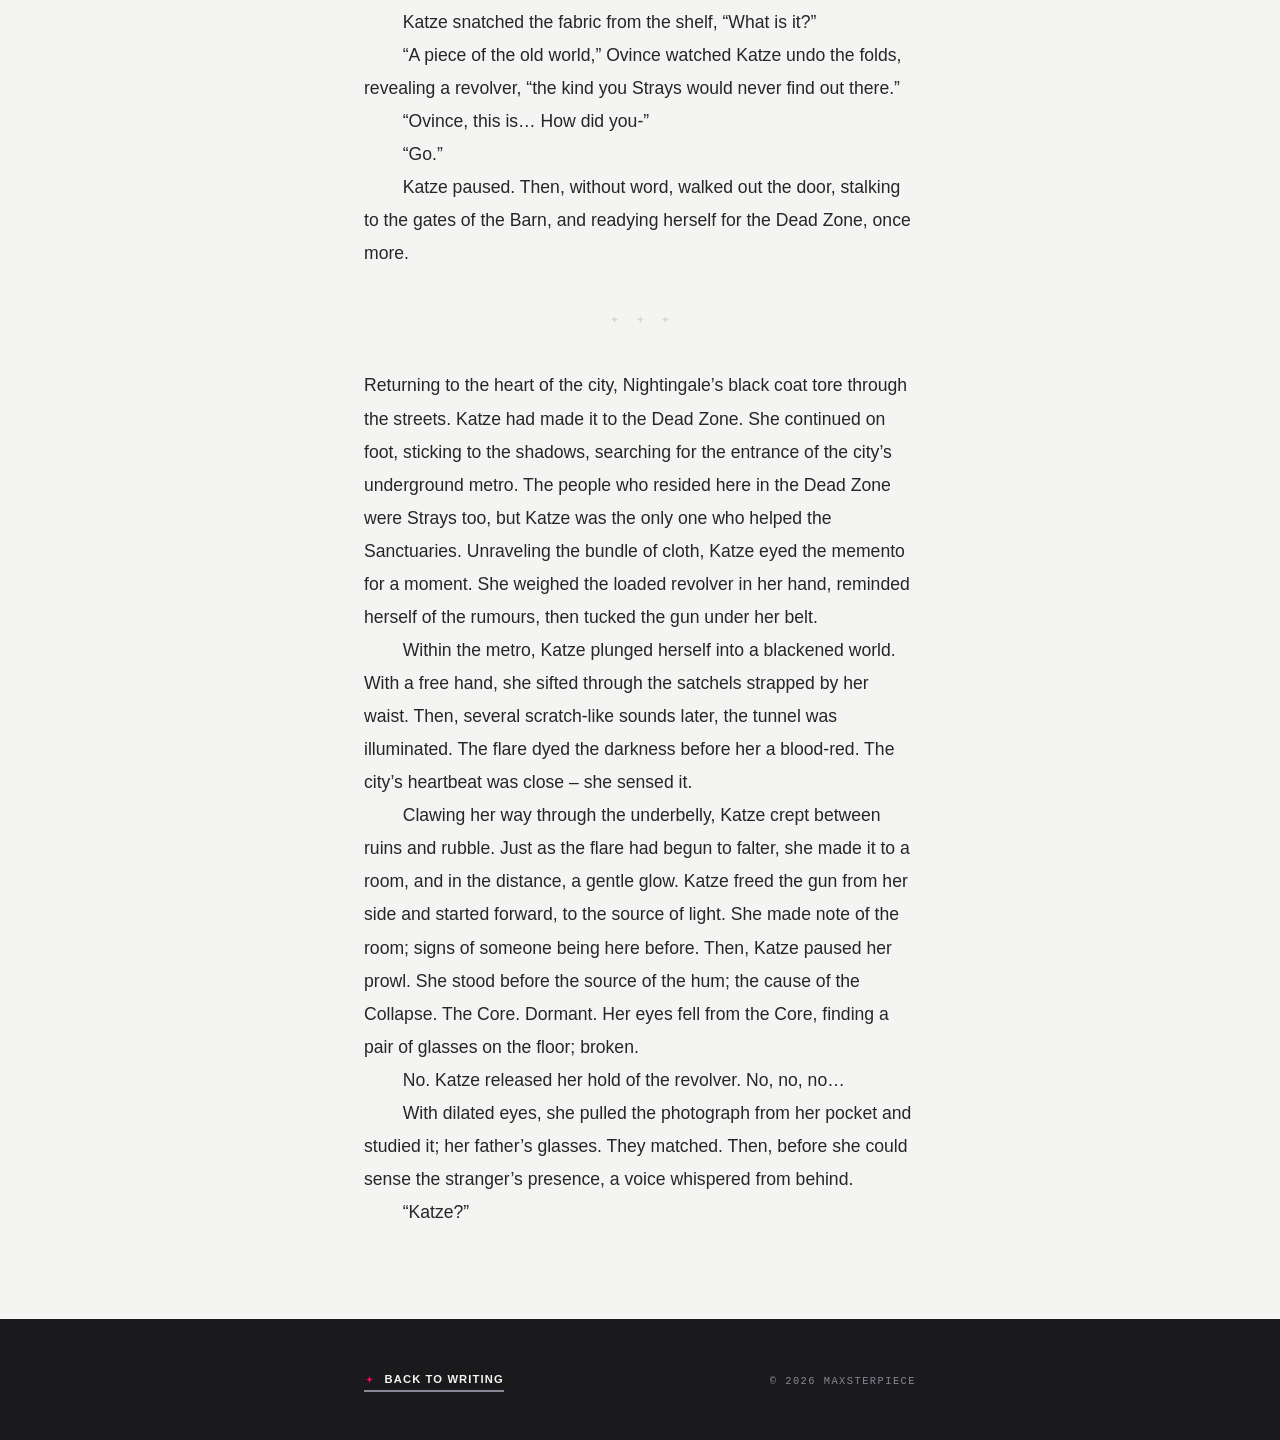
==== commit 14f1b6a1: "Add files via upload" ====
--- a/story-01.html
+++ b/story-01.html
@@ -3,10 +3,9 @@
 <head>
   <meta charset="UTF-8" />
   <meta name="viewport" content="width=device-width, initial-scale=1.0" />
-  <title>Untitled — 01 · Max Ruzic</title>
-  <meta name="description" content="Short fiction by Max Ruzic." />
-
-  <!-- Favicon: same 4-pointed star as main site -->
+  <title>Katze &middot; Max Ruzic</title>
+  <meta name="description" content="In the ruins of the Collapse, a lone courier follows a mysterious hum into the dead heart of the city. Short fiction by Max Ruzic." />
+
   <link rel="icon" type="image/svg+xml" href="data:image/svg+xml,<svg xmlns='http://www.w3.org/2000/svg' viewBox='-1.1 -1.1 2.2 2.2'><path d='M0,-1 C0,-0.22 -0.22,0 -1,0 C-0.22,0 0,0.22 0,1 C0,0.22 0.22,0 1,0 C0.22,0 0,-0.22 0,-1 Z' fill='%231a1a1c'/></svg>" />
 
   <link rel="stylesheet" href="style.css" />
@@ -14,7 +13,7 @@
 </head>
 <body>
 
-  <!-- ── Reading progress bar (fills left→right as you scroll) ── -->
+  <!-- ── Reading progress bar ───────────────────────────────── -->
   <div id="reading-progress"
        role="progressbar"
        aria-valuemin="0"
@@ -22,12 +21,10 @@
        aria-valuenow="0"
        aria-label="Reading progress"></div>
 
-  <!-- ── Navigation ────────────────────────────────────────────── -->
+  <!-- ── Navigation ────────────────────────────────────────── -->
   <nav class="story-nav" role="navigation" aria-label="Story navigation">
     <div class="story-nav-inner">
-
       <a class="story-nav-back" href="index.html">
-        <!-- 4-pointed star -->
         <svg xmlns="http://www.w3.org/2000/svg" viewBox="-1.1 -1.1 2.2 2.2"
              width="12" height="12" aria-hidden="true">
           <path d="M0,-1 C0,-0.22 -0.22,0 -1,0 C-0.22,0 0,0.22 0,1
@@ -35,92 +32,165 @@
         </svg>
         Max Ruzic
       </a>
-
       <span class="story-nav-section">Writing</span>
-
     </div>
   </nav>
 
-  <!-- ── Main content ──────────────────────────────────────────── -->
+  <!-- ── Main content ──────────────────────────────────────── -->
   <main class="story-main">
     <div class="story-container">
 
-      <!-- Header -->
       <header class="story-header">
-
         <p class="story-eyebrow">
           <svg xmlns="http://www.w3.org/2000/svg" viewBox="-1.1 -1.1 2.2 2.2"
                width="10" height="10" aria-hidden="true">
             <path d="M0,-1 C0,-0.22 -0.22,0 -1,0 C-0.22,0 0,0.22 0,1
                      C0,0.22 0.22,0 1,0 C0.22,0 0,-0.22 0,-1 Z" fill="#ff0060"/>
           </svg>
-          Short Story &nbsp;·&nbsp; TBD
+          Short Story &nbsp;&middot;&nbsp; 03/2023
         </p>
 
-        <h1 class="story-title">Untitled<br>— 01</h1>
+        <h1 class="story-title">Katze</h1>
 
         <p class="story-lede">
-          Description coming soon.
+          A lone Stray navigates the ruins of a collapsed world, chasing a hum
+          that no one else dares to follow. What she finds in the city&rsquo;s
+          forbidden heart changes everything.
         </p>
-
       </header>
 
-      <!-- Body -->
+      <!-- ── Story body ───────────────────────────────────── -->
       <article class="story-body" aria-label="Story text">
 
-        <p>Lorem ipsum dolor sit amet, consectetur adipiscing elit, sed do eiusmod tempor incididunt ut labore et dolore magna aliqua. Ut enim ad minim veniam, quis nostrud exercitation ullamco laboris nisi ut aliquip ex ea commodo consequat. Duis aute irure dolor in reprehenderit in voluptate velit esse cillum dolore eu fugiat nulla pariatur. Excepteur sint occaecat cupidatat non proident, sunt in culpa qui officia deserunt mollit anim id est laborum.</p>
-
-        <p>Sed ut perspiciatis unde omnis iste natus error sit voluptatem accusantium doloremque laudantium, totam rem aperiam, eaque ipsa quae ab illo inventore veritatis et quasi architecto beatae vitae dicta sunt explicabo. Nemo enim ipsam voluptatem quia voluptas sit aspernatur aut odit aut fugit, sed quia consequuntur magni dolores eos qui ratione voluptatem sequi nesciunt.</p>
-
-        <p>Neque porro quisquam est, qui dolorem ipsum quia dolor sit amet, consectetur, adipisci velit, sed quia non numquam eius modi tempora incidunt ut labore et dolore magnam aliquam quaerat voluptatem. Ut enim ad minima veniam, quis nostrum exercitationem ullam corporis suscipit laboriosam, nisi ut aliquid ex ea commodi consequatur?</p>
-
-        <p>Quis autem vel eum iure reprehenderit qui in ea voluptate velit esse quam nihil molestiae consequatur, vel illum qui dolorem eum fugiat quo voluptas nulla pariatur? At vero eos et accusamus et iusto odio dignissimos ducimus qui blanditiis praesentium voluptatum deleniti atque corrupti quos dolores et quas molestias excepturi sint occaecati.</p>
-
-        <!-- Scene break -->
-        <div class="story-break" aria-hidden="true">
-          <svg xmlns="http://www.w3.org/2000/svg" viewBox="-1.1 -1.1 2.2 2.2" width="12" height="12">
-            <path d="M0,-1 C0,-0.22 -0.22,0 -1,0 C-0.22,0 0,0.22 0,1 C0,0.22 0.22,0 1,0 C0.22,0 0,-0.22 0,-1 Z" fill="currentColor"/>
-          </svg>
-          <svg xmlns="http://www.w3.org/2000/svg" viewBox="-1.1 -1.1 2.2 2.2" width="12" height="12">
-            <path d="M0,-1 C0,-0.22 -0.22,0 -1,0 C-0.22,0 0,0.22 0,1 C0,0.22 0.22,0 1,0 C0.22,0 0,-0.22 0,-1 Z" fill="currentColor"/>
-          </svg>
-          <svg xmlns="http://www.w3.org/2000/svg" viewBox="-1.1 -1.1 2.2 2.2" width="12" height="12">
-            <path d="M0,-1 C0,-0.22 -0.22,0 -1,0 C-0.22,0 0,0.22 0,1 C0,0.22 0.22,0 1,0 C0.22,0 0,-0.22 0,-1 Z" fill="currentColor"/>
-          </svg>
-        </div>
-
-        <p>Nam libero tempore, cum soluta nobis est eligendi optio cumque nihil impedit quo minus id quod maxime placeat facere possimus, omnis voluptas assumenda est, omnis dolor repellendus. Temporibus autem quibusdam et aut officiis debitis aut rerum necessitatibus saepe eveniet ut et voluptates repudiandae sint et molestiae non recusandae.</p>
-
-        <p>Itaque earum rerum hic tenetur a sapiente delectus, ut aut reiciendis voluptatibus maiores alias consequatur aut perferendis doloribus asperiores repellat. Sed ut perspiciatis totam rem aperiam eaque ipsa quae ab illo inventore quasi architecto beatae vitae dicta sunt explicabo, nemo enim ipsam voluptatem.</p>
-
-        <p>Ut enim ad minima veniam, quis nostrum exercitationem ullam corporis suscipit laboriosam nisi ut aliquid ex ea commodi consequatur. Quis autem vel eum iure reprehenderit qui in ea voluptate velit esse quam nihil molestiae consequatur, vel illum dolorem eum fugiat quo voluptas nulla pariatur et harum quidem rerum facilis est et expedita distinctio.</p>
-
-        <!-- Scene break -->
-        <div class="story-break" aria-hidden="true">
-          <svg xmlns="http://www.w3.org/2000/svg" viewBox="-1.1 -1.1 2.2 2.2" width="12" height="12">
-            <path d="M0,-1 C0,-0.22 -0.22,0 -1,0 C-0.22,0 0,0.22 0,1 C0,0.22 0.22,0 1,0 C0.22,0 0,-0.22 0,-1 Z" fill="currentColor"/>
-          </svg>
-          <svg xmlns="http://www.w3.org/2000/svg" viewBox="-1.1 -1.1 2.2 2.2" width="12" height="12">
-            <path d="M0,-1 C0,-0.22 -0.22,0 -1,0 C-0.22,0 0,0.22 0,1 C0,0.22 0.22,0 1,0 C0.22,0 0,-0.22 0,-1 Z" fill="currentColor"/>
-          </svg>
-          <svg xmlns="http://www.w3.org/2000/svg" viewBox="-1.1 -1.1 2.2 2.2" width="12" height="12">
-            <path d="M0,-1 C0,-0.22 -0.22,0 -1,0 C-0.22,0 0,0.22 0,1 C0,0.22 0.22,0 1,0 C0.22,0 0,-0.22 0,-1 Z" fill="currentColor"/>
-          </svg>
-        </div>
-
-        <p>At vero eos et accusamus et iusto odio dignissimos ducimus qui blanditiis praesentium voluptatum deleniti atque corrupti quos dolores et quas molestias excepturi occaecati cupiditate non provident, similique sunt in culpa qui officia deserunt mollitia animi id est laborum et dolorum fuga.</p>
-
-        <p>Et harum quidem rerum facilis est et expedita distinctio. Nam libero tempore, cum soluta nobis est eligendi optio cumque nihil impedit quo minus id quod maxime placeat facere possimus, omnis voluptas assumenda est, omnis dolor repellendus. Temporibus autem quibusdam et aut officiis debitis aut rerum necessitatibus saepe eveniet ut et voluptates repudiandae sint molestiae non recusandae itaque earum rerum hic tenetur sapiente delectus.</p>
+        <p>Deep in the heart of the city, a strange hum creep through the concrete, traveling through the bones of bygone buildings. Steel skeletons &#8211; like a dying choir &#8211; cry out to a deaf audience; the survivors of the Collapse. The people ignore it, persisting in their own, dead worlds, one dreary day at a time. For years, none of the survivors dared to search for the source of the hum. But today, Katze was going to be the first.</p>
+
+        <!-- Scene break -->
+        <div class="story-break" aria-hidden="true">
+          <svg xmlns="http://www.w3.org/2000/svg" viewBox="-1.1 -1.1 2.2 2.2" width="11" height="11"><path d="M0,-1 C0,-0.22 -0.22,0 -1,0 C-0.22,0 0,0.22 0,1 C0,0.22 0.22,0 1,0 C0.22,0 0,-0.22 0,-1 Z" fill="currentColor"/></svg>
+          <svg xmlns="http://www.w3.org/2000/svg" viewBox="-1.1 -1.1 2.2 2.2" width="11" height="11"><path d="M0,-1 C0,-0.22 -0.22,0 -1,0 C-0.22,0 0,0.22 0,1 C0,0.22 0.22,0 1,0 C0.22,0 0,-0.22 0,-1 Z" fill="currentColor"/></svg>
+          <svg xmlns="http://www.w3.org/2000/svg" viewBox="-1.1 -1.1 2.2 2.2" width="11" height="11"><path d="M0,-1 C0,-0.22 -0.22,0 -1,0 C-0.22,0 0,0.22 0,1 C0,0.22 0.22,0 1,0 C0.22,0 0,-0.22 0,-1 Z" fill="currentColor"/></svg>
+        </div>
+
+        <p>Katze extended her hand to the haggard husk before her. &#8220;Have you seen this man?&#8221;</p>
+
+        <p>The wilted woman stared at the withered piece of paper &#8211; a photo of a father and daughter. &#8220;I&#8230;&#8221; One side of her face was gilded by the empyrean light of a setting sun. Its ethereal touch caressed her creased skin, &#8220;I&#8217;m sorry dear &#8211; I don&#8217;t know.&#8221;</p>
+
+        <p>Standing in the centre of the settlement, Katze&#8217;s eyes stayed on the faded piece of paper, but her mind drifted to the city beyond. The photograph was the only memory she kept of him; the only memory of the days before the Collapse. Katze&#8217;s wavering voice was more of a murmur, &#8220;It&#8217;s okay.&#8221; She sunk her teeth into her lips, inviting the flourish of pain; wanting it to overwhelm and wash away the pain in her heart. &#8220;It&#8217;s okay,&#8221; she repeated, but as her eyes moved away from the photograph, Katze realised the woman was gone.</p>
+
+        <!-- Scene break -->
+        <div class="story-break" aria-hidden="true">
+          <svg xmlns="http://www.w3.org/2000/svg" viewBox="-1.1 -1.1 2.2 2.2" width="11" height="11"><path d="M0,-1 C0,-0.22 -0.22,0 -1,0 C-0.22,0 0,0.22 0,1 C0,0.22 0.22,0 1,0 C0.22,0 0,-0.22 0,-1 Z" fill="currentColor"/></svg>
+          <svg xmlns="http://www.w3.org/2000/svg" viewBox="-1.1 -1.1 2.2 2.2" width="11" height="11"><path d="M0,-1 C0,-0.22 -0.22,0 -1,0 C-0.22,0 0,0.22 0,1 C0,0.22 0.22,0 1,0 C0.22,0 0,-0.22 0,-1 Z" fill="currentColor"/></svg>
+          <svg xmlns="http://www.w3.org/2000/svg" viewBox="-1.1 -1.1 2.2 2.2" width="11" height="11"><path d="M0,-1 C0,-0.22 -0.22,0 -1,0 C-0.22,0 0,0.22 0,1 C0,0.22 0.22,0 1,0 C0.22,0 0,-0.22 0,-1 Z" fill="currentColor"/></svg>
+        </div>
+
+        <p>Beneath a starless sky, Katze rested on the chassis of her motorbike, Nightingale &#8211; a machinist&#8217;s masterpiece, crafted from odds and ends she scavenged from her ventures to the city. Her pale fingers pawed at the photograph of her and her father. For the last couple of years, Katze had been a courier between the settlements &#8211; Sanctuaries as they were called. With Nightingale, she was the only one suited to make the runs &#8211; and the only one brave enough to do so. And as a Stray, Katze knew most of the city&#8217;s streets; she had spent countless days and nights on them, struggling, suffering, but learning.</p>
+
+        <p>&#8220;I-&#8221; the seams of her voice became frayed, &#8220;I don&#8217;t know what to do.&#8221; The whisper lingered for a moment, hanging from the dead air. Before pocketing the photo, Katze shut out the world and pressed it to her lips. Like a cat&#8217;s paw, the coarse cracks in the paper softly scratched her skin. &#8220;I love y-&#8221; but then, the words were quelled by the bellows of a falling building.</p>
+
+        <p>Before collapsing, the structure struck one of the neighbouring skyscrapers, and a shower of scrap rained upon the already ruined city. The collision casted out a deafening wail. For most of the survivors, the sound was a reminder of the world they&#8217;d lost in the Collapse. But for Katze, it was a chance to find new pieces of the past; a chance to build a new world from the old one and continue her father&#8217;s dream &#8211; the dream to save what was left of the world. With a glimmer in her eyes, Katze mounted Nightingale. After a series of switches, the machine purred, stirring to life. She had to make it to the fallen building with whatever daylight she had left.</p>
+
+        <!-- Scene break -->
+        <div class="story-break" aria-hidden="true">
+          <svg xmlns="http://www.w3.org/2000/svg" viewBox="-1.1 -1.1 2.2 2.2" width="11" height="11"><path d="M0,-1 C0,-0.22 -0.22,0 -1,0 C-0.22,0 0,0.22 0,1 C0,0.22 0.22,0 1,0 C0.22,0 0,-0.22 0,-1 Z" fill="currentColor"/></svg>
+          <svg xmlns="http://www.w3.org/2000/svg" viewBox="-1.1 -1.1 2.2 2.2" width="11" height="11"><path d="M0,-1 C0,-0.22 -0.22,0 -1,0 C-0.22,0 0,0.22 0,1 C0,0.22 0.22,0 1,0 C0.22,0 0,-0.22 0,-1 Z" fill="currentColor"/></svg>
+          <svg xmlns="http://www.w3.org/2000/svg" viewBox="-1.1 -1.1 2.2 2.2" width="11" height="11"><path d="M0,-1 C0,-0.22 -0.22,0 -1,0 C-0.22,0 0,0.22 0,1 C0,0.22 0.22,0 1,0 C0.22,0 0,-0.22 0,-1 Z" fill="currentColor"/></svg>
+        </div>
+
+        <p>As Katze continued down deserted streets, dodging debris, Nightingale&#8217;s purr became a howl. No one who lived in the Sanctuaries dared to go this deep, but Katze was a Stray; she had no sanctuary &#8211; no home to hide herself in. But even as a Stray, she knew the shadows of the streets were becoming darker, the roads, less and less familiar. Katze had mapped most of the metropolis, but this territory was the only exception. She had never been to this part of the city, but she knew what it was; the beginning of the Dead Zone. All of the rumours she had heard drift between the settlements were now before her, manifested by metal. Sliding to a standstill, Katze pounced from Nightingale. She&#8217;d made it to the base of the building &#8211; a cement cemetery. The air was strangely stifling, and Katze sensed it. Her ears perked up, and for the first time, she heard felt it&#8230; the hum. Katze poised herself at the resonance that followed. Then, one by one, the artificial lights of the city flared to life. She stood between the metal monuments, drowning in a pool of colour. Katze studied her hands &#8211; admiring the second-skin of light. But then, as quickly as it appeared, the glamour faded, and the hum was gone. Katze&#8217;s eyes stayed fixed on her hands as though the colour was still there. She had to tell the survivors; the old world was not dead &#8211; she had felt its heartbeat. Katze turned from the Dead Zone and bestrode Nightingale once more. As her bike howled to the nearest Sanctuary, she had missed the man further in the Dead Zone, standing&#8230; watching.</p>
+
+        <!-- Scene break -->
+        <div class="story-break" aria-hidden="true">
+          <svg xmlns="http://www.w3.org/2000/svg" viewBox="-1.1 -1.1 2.2 2.2" width="11" height="11"><path d="M0,-1 C0,-0.22 -0.22,0 -1,0 C-0.22,0 0,0.22 0,1 C0,0.22 0.22,0 1,0 C0.22,0 0,-0.22 0,-1 Z" fill="currentColor"/></svg>
+          <svg xmlns="http://www.w3.org/2000/svg" viewBox="-1.1 -1.1 2.2 2.2" width="11" height="11"><path d="M0,-1 C0,-0.22 -0.22,0 -1,0 C-0.22,0 0,0.22 0,1 C0,0.22 0.22,0 1,0 C0.22,0 0,-0.22 0,-1 Z" fill="currentColor"/></svg>
+          <svg xmlns="http://www.w3.org/2000/svg" viewBox="-1.1 -1.1 2.2 2.2" width="11" height="11"><path d="M0,-1 C0,-0.22 -0.22,0 -1,0 C-0.22,0 0,0.22 0,1 C0,0.22 0.22,0 1,0 C0.22,0 0,-0.22 0,-1 Z" fill="currentColor"/></svg>
+        </div>
+
+        <p>Katze arrived at one of the first Sanctuaries since the Collapse &#8211; the Barn. On foot, Katze made it to the front of a house; a chaotic collage of metal sheets and steel scraps. It was unwelcoming, but Katze continued to the porch, and invited herself in.</p>
+
+        <p>Seated at a makeshift hearth, an old man peered from the fire to Katze, who was standing by the door. It was a moment before he recognised the girl. &#8220;Oh, it&#8217;s you, Katze,&#8221; the man&#8217;s voice was shaky, but stubborn like the rest of his body, &#8220;you&#8217;ve not been here in years.&#8221;</p>
+
+        <p>Katze&#8217;s voice was cold, &#8220;I know, Ovince.&#8221;</p>
+
+        <p>&#8220;So,&#8221; the old man&#8217;s attention was back to the hearth, his movement and words drawn out like an ache, &#8220;what is it you want.&#8221;</p>
+
+        <p>&#8220;I&#8230;&#8221; Katze paused, thinking of the words to say &#8211; thinking of how to explain what she just witnessed. &#8220;I was in the city, Ovince. It&#8217;s not dead.&#8221;</p>
+
+        <p>Silence was the only answer Katze received.</p>
+
+        <p>&#8220;I know you don&#8217;t believe me.&#8221; <em>You didn&#8217;t believe my father either&#8230;</em> &#8220;But Ovince, you know the city&#8217;s history &#8211; you&#8217;re the only one!&#8221; Katze&#8217;s voice was climbing, &#8220;You were there during the-&#8221;</p>
+
+        <p>&#8220;Enough!&#8221; The fireplace hissed with a tongue of its own. &#8220;I am not doing this again, Katze. Get out.&#8221;</p>
+
+        <p>&#8220;What&#8217;s beneath the city, Ovince.&#8221;</p>
+
+        <p>The features of the old man&#8217;s face, flashed by flickers of firelight, revealed nothing.</p>
+
+        <p>&#8220;What is it-&#8221; Katze&#8217;s impatience was heating up, &#8220;the hum.&#8221;</p>
+
+        <p>Ovince&#8217;s eyes were on her at the sound of that word. &#8220;It&#8217;s nothing Katze&#8230;&#8221;</p>
+
+        <p>&#8220;I know it&#8217;s not just nothing.&#8221;</p>
+
+        <p>&#8220;It was the cause of the Collapse, Katze!&#8221; Ovince barked through gritted teeth. &#8220;I warned him not to go, but just like you, your father was obsessed by it. And now, you are too. If you go disturbing a dead world, you&#8217;ll end up the same as him.&#8221;</p>
+
+        <p>The words cut deeper than any of the other scars on Katze&#8217;s body.</p>
+
+        <p>&#8220;It&#8217;s dead, Katze. The world&#8217;s dead.&#8221;</p>
+
+        <p>No&#8230; none of it made sense. The hum; she&#8217;d heard it in the heart of the city. &#8220;I-I was in the city, Ovince. The city&#8217;s lights were on.&#8221;</p>
+
+        <p>&#8220;Impossible.&#8221;</p>
+
+        <p>&#8220;It happened!&#8221; Katze snapped at the old man. &#8220;You didn&#8217;t believe my father, and now, you don&#8217;t believe me.&#8221;</p>
+
+        <p>&#8220;Katze,&#8221; Ovince waved a hand to the door, &#8220;the survivors of the Collapse want nothing to do with the old world. And no one believes in a new one.&#8221;</p>
+
+        <p>&#8220;I do.&#8221; Katze touched the photo within her pocket. &#8220;My father did.&#8221;</p>
+
+        <p>A muscle flinched in the old man&#8217;s jaw.</p>
+
+        <p>&#8220;Whatever it was, it&#8217;s in the Dead Zone.&#8221; Katze started for the door, &#8220;I have to go find it.&#8221;</p>
+
+        <p>&#8220;Wait, girl.&#8221; Ovince nodded his head to one of the nearby shelves, &#8220;There.&#8221; A bundle of fabric was tucked between books and a lifeless pot plant. &#8220;And after this, I&#8217;m even &#8211; with you and your father.&#8221;</p>
+
+        <p>Katze snatched the fabric from the shelf, &#8220;What is it?&#8221;</p>
+
+        <p>&#8220;A piece of the old world,&#8221; Ovince watched Katze undo the folds, revealing a revolver, &#8220;the kind you Strays would never find out there.&#8221;</p>
+
+        <p>&#8220;Ovince, this is&#8230; How did you-&#8221;</p>
+
+        <p>&#8220;Go.&#8221;</p>
+
+        <p>Katze paused. Then, without word, walked out the door, stalking to the gates of the Barn, and readying herself for the Dead Zone, once more.</p>
+
+        <!-- Scene break -->
+        <div class="story-break" aria-hidden="true">
+          <svg xmlns="http://www.w3.org/2000/svg" viewBox="-1.1 -1.1 2.2 2.2" width="11" height="11"><path d="M0,-1 C0,-0.22 -0.22,0 -1,0 C-0.22,0 0,0.22 0,1 C0,0.22 0.22,0 1,0 C0.22,0 0,-0.22 0,-1 Z" fill="currentColor"/></svg>
+          <svg xmlns="http://www.w3.org/2000/svg" viewBox="-1.1 -1.1 2.2 2.2" width="11" height="11"><path d="M0,-1 C0,-0.22 -0.22,0 -1,0 C-0.22,0 0,0.22 0,1 C0,0.22 0.22,0 1,0 C0.22,0 0,-0.22 0,-1 Z" fill="currentColor"/></svg>
+          <svg xmlns="http://www.w3.org/2000/svg" viewBox="-1.1 -1.1 2.2 2.2" width="11" height="11"><path d="M0,-1 C0,-0.22 -0.22,0 -1,0 C-0.22,0 0,0.22 0,1 C0,0.22 0.22,0 1,0 C0.22,0 0,-0.22 0,-1 Z" fill="currentColor"/></svg>
+        </div>
+
+        <p>Returning to the heart of the city, Nightingale&#8217;s black coat tore through the streets. Katze had made it to the Dead Zone. She continued on foot, sticking to the shadows, searching for the entrance of the city&#8217;s underground metro. The people who resided here in the Dead Zone were Strays too, but Katze was the only one who helped the Sanctuaries. Unraveling the bundle of cloth, Katze eyed the memento for a moment. She weighed the loaded revolver in her hand, reminded herself of the rumours, then tucked the gun under her belt.</p>
+
+        <p>Within the metro, Katze plunged herself into a blackened world. With a free hand, she sifted through the satchels strapped by her waist. Then, several scratch-like sounds later, the tunnel was illuminated. The flare dyed the darkness before her a blood-red. The city&#8217;s heartbeat was close &#8211; she sensed it.</p>
+
+        <p>Clawing her way through the underbelly, Katze crept between ruins and rubble. Just as the flare had begun to falter, she made it to a room, and in the distance, a gentle glow. Katze freed the gun from her side and started forward, to the source of light. She made note of the room; signs of someone being here before. Then, Katze paused her prowl. She stood before the source of the hum; the cause of the Collapse. The Core. Dormant. Her eyes fell from the Core, finding a pair of glasses on the floor; broken.</p>
+
+        <p>No. Katze released her hold of the revolver. No, no, no&#8230;</p>
+
+        <p>With dilated eyes, she pulled the photograph from her pocket and studied it; her father&#8217;s glasses. They matched. Then, before she could sense the stranger&#8217;s presence, a voice whispered from behind.</p>
+
+        <p>&#8220;Katze?&#8221;</p>
 
       </article>
 
     </div>
   </main>
 
-  <!-- ── Footer ────────────────────────────────────────────────── -->
+  <!-- ── Footer ─────────────────────────────────────────────── -->
   <footer class="story-footer" role="contentinfo">
     <div class="story-footer-inner">
-
       <a class="story-back-link" href="index.html#writing">
         <svg xmlns="http://www.w3.org/2000/svg" viewBox="-1.1 -1.1 2.2 2.2"
              width="11" height="11" aria-hidden="true">
@@ -129,13 +199,11 @@
         </svg>
         Back to Writing
       </a>
-
-      <p class="story-footer-copy">© 2026 Maxsterpiece</p>
-
+      <p class="story-footer-copy">&#169; 2026 Maxsterpiece</p>
     </div>
   </footer>
 
-  <!-- ── Reading progress script ────────────────────────────────── -->
+  <!-- ── Reading progress script ───────────────────────────── -->
   <script>
     (function () {
       'use strict';
